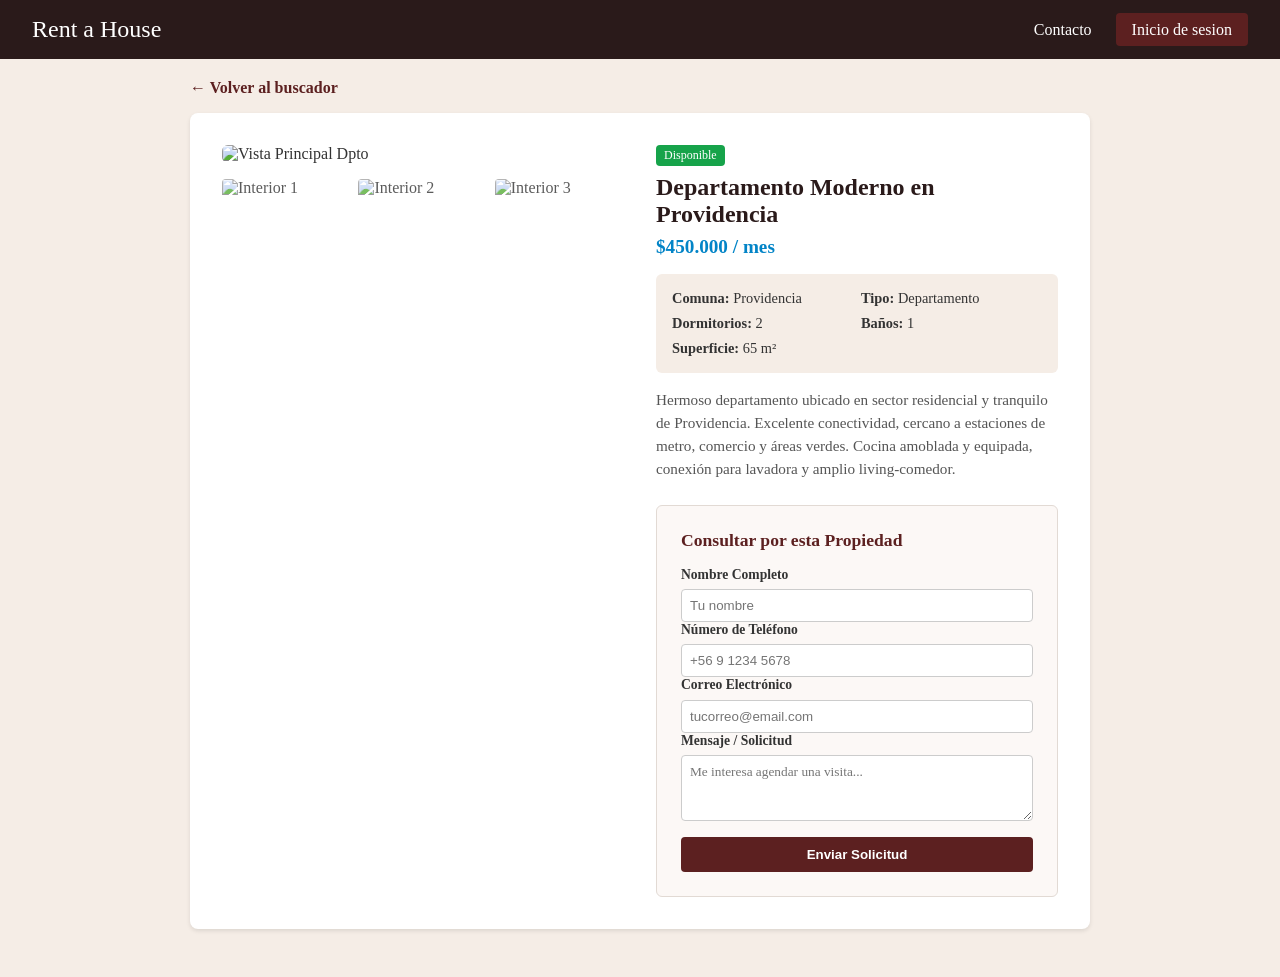
==== detalles.html @ a7f09788 "agregue pagina login y registro de propiedades, implemente script para login" ====
<!DOCTYPE html>
<html>
    <head>
        <meta charset="UTF-8">
        <title>Detalle de Propiedad - Rent a House</title>
        <link rel="stylesheet" href="styles.css">
    </head>
    <body>

    <header>
        <a href="index.html" id="nombre-pag">Rent a House</a>
        <nav id="nav-header">
        <ul>
            <li><a href="#">Contacto</a></li>
            <li><a href="login.html" id="btn-inicio-sesion">Inicio de sesion</a></li>        
        </ul>
        </nav>
    </header>

    <main>
        <section class="contenedor-detalle">
            
            <div style="max-width: 900px; margin: 20px auto 0 auto;">
                <a href="index.html" class="btn-volver">&larr; Volver al buscador</a>
            </div>

            <div class="detalle-grid">            
                <div class="detalle-imagenes">
                    <img src="https://images.unsplash.com/photo-1502672260266-1c1ef2d93688?w=800&auto=format&fit=crop&q=60" alt="Vista Principal Dpto" class="img-principal">
                    <div class="galeria-minaturas">
                        <img src="https://images.unsplash.com/photo-1560448204-e02f11c3d0e2?w=200&auto=format&fit=crop&q=60" alt="Interior 1">
                        <img src="https://images.unsplash.com/photo-1522708323590-d24dbb6b0267?w=200&auto=format&fit=crop&q=60" alt="Interior 2">
                        <img src="https://images.unsplash.com/photo-1545324418-cc1a3fa10c00?w=200&auto=format&fit=crop&q=60" alt="Interior 3">
                    </div>
                </div>

                <div class="detalle-info">
                    <span class="estado-propiedad">Disponible</span>
                    <h2>Departamento Moderno en Providencia</h2>
                    <p class="precio">$450.000 / mes</p>
                    
                    <div class="caracteristicas-clave">
                        <p><strong>Comuna:</strong> Providencia</p>
                        <p><strong>Tipo:</strong> Departamento</p>
                        <p><strong>Dormitorios:</strong> 2</p>
                        <p><strong>Baños:</strong> 1</p>
                        <p><strong>Superficie:</strong> 65 m²</p>
                    </div>

                    <p class="descripcion-propiedad">
                        Hermoso departamento ubicado en sector residencial y tranquilo de Providencia. Excelente conectividad, cercano a estaciones de metro, comercio y áreas verdes. Cocina amoblada y equipada, conexión para lavadora y amplio living-comedor.
                    </p>

                    <div class="contenedor-consulta">
                        <h3>Consultar por esta Propiedad</h3>
                        <form id="form-consulta">
                            <div class="campo">
                                <label for="nombre">Nombre Completo</label>
                                <input type="text" id="nombre" placeholder="Tu nombre" required>
                            </div>
                            
                            <div class="campo">
                                <label for="telefono">Número de Teléfono</label>
                                <input type="tel" id="telefono" placeholder="+56 9 1234 5678" required>
                            </div>

                            <div class="campo">
                                <label for="email">Correo Electrónico</label>
                                <input type="email" id="email" placeholder="tucorreo@email.com" required>
                            </div>
                            <div class="campo">
                                <label for="mensaje">Mensaje / Solicitud</label>
                                <textarea id="mensaje" rows="3" placeholder="Me interesa agendar una visita..."></textarea>
                            </div>
                            <button type="button" id="btn-enviar-consulta">Enviar Solicitud</button>
                        </form>
                    </div>

                </div>

            </div>

        </section>
    </main>
    
    </body>
</html>
---- styles.css ----
* {
    margin: 0;
    padding: 0;
}

body {
    background-color: #f5ede6;
    color: #333333
}

header {
    background-color: #2a1a1a;
    color: #ffffff;
    display: flex;
    align-items: center;
    padding: 16px 32px;
    justify-content: space-between;
}

#nombre-pag {
    color: #ffffff;
    text-decoration: none;
    font-size: 24px;
}

#nav-header ul {
    display: flex;
    list-style: none;
    gap: 24px;
}

#nav-header a {
    color: #ffffff;
    text-decoration: none;
    font-size: 16px;
}

#btn-inicio-sesion {
    background-color: #5c2020;
    padding: 8px 16px;
    border-radius: 4px;
    color: #ffffff;
}

#contenedor-filtros {
    background-color: #5c2020;
    color: #ffffff;
    max-width: 900px;
    margin: 32px auto;
    padding: 24px;
    border-radius: 8px;
}

#form-filtro {
  display: flex;
  gap: 1rem;
  flex-wrap: wrap;
  align-items: flex-end;
}

.campo {
  flex: 1;
  min-width: 140px;
  display: flex;
  flex-direction: column;
}

.campo label {
  font-size: 0.85rem;
  margin-bottom: 0.4rem;
  font-weight: bold;
}

.campo select, 
.campo input {
  padding: 0.5rem;
  border: 1px solid #cccccc;
  border-radius: 4px;
}

#btn-buscar {
    background-color: #963535;
    color: #ffffff;
    border: none;
    padding: 8px 16px;
    border-radius: 4px;
    cursor: pointer;
    font-weight: bold;
}

#btn-buscar:hover {
  background-color: #421616;
}

#titulo-filtro {
    padding: 0 0 10px 0;
    font-size: 20px;
}

.contenedor-catalogo {
  max-width: 900px;
  margin: 0 auto 3rem auto;
}

.grid-propiedades {
  display: grid;
  grid-template-columns: repeat(auto-fill, minmax(260px, 1fr));
  gap: 1.5rem;
  margin-top: 1rem;
}

.info-propiedad {
  background-color: #ffffff;
  border-radius: 8px;
  overflow: hidden;
  box-shadow: 0 2px 4px rgba(0, 0, 0, 0.1);
  display: flex;
  flex-direction: column;
}

.info-propiedad img {
  width: 100%;
  height: 160px;
  object-fit: cover;
}

.contenido-propiedad {
  padding: 1rem;
}

.estado-propiedad {
  display: inline-block;
  padding: 0.2rem 0.5rem;
  background-color: #16a34a;
  color: white;
  font-size: 0.75rem;
  border-radius: 4px;
  margin-bottom: 0.5rem;
}

.precio {
  color: #0284c7;
  font-size: 1.2rem;
  font-weight: bold;
  margin: 0.3rem 0;
}

.btn-detalle {
  display: block;
  text-align: center;
  background-color: #e2e8f0;
  color: #0f172a;
  text-decoration: none;
  padding: 0.5rem;
  border-radius: 4px;
  margin-top: 1rem;
  font-weight: bold;
}

.btn-detalle:hover {
  background-color: #cbd5e1;
}

.paginacion{
  display: flex;
  justify-content: center;
  align-items: center;
  gap: 1rem;
  margin-top: 2.5rem;
  width: 100%;
  flex-wrap: wrap;
}

.btn-paginacion{
  background-color: #5c2020;
  color: #ffffff;
  border: none;
  padding: 8px 14px;
  border-radius: 4px;
  cursor: pointer;
  font-weight: bold;
  font-size: 0.9rem;
}

.btn-paginacion:hover:not(:disabled){
  background-color: #421616;
}

.btn-paginacion:disabled{
  background-color: #cccccc;
  color: #666;
  cursor: not-allowed;
}

.texto-paginacion{
  font-weight: bold;
  color: #333333;
  font-size: 0.95rem;
  padding: 0 0.5rem;
}

.contenedor-detalle {
    max-width: 900px;
    margin: 0 auto 3rem auto;
    padding: 0 1rem;
}

.btn-volver {
    display: inline-block;
    color: #5c2020;
    text-decoration: none;
    font-weight: bold;
    margin-bottom: 1rem;
}

.btn-volver:hover {
    text-decoration: underline;
}

.detalle-grid {
    display: grid;
    grid-template-columns: 1fr 1fr;
    gap: 2rem;
    background-color: #ffffff;
    padding: 2rem;
    border-radius: 8px;
    box-shadow: 0 2px 4px rgba(0, 0, 0, 0.1);
}

@media (max-width: 768px) {
    .detalle-grid {
        grid-template-columns: 1fr;
    }
}

.detalle-imagenes .img-principal {
    width: 100%;
    height: 300px;
    object-fit: cover;
    border-radius: 6px;
    margin-bottom: 1rem;
}

.galeria-minaturas {
    display: flex;
    gap: 0.5rem;
}

.galeria-minaturas img {
    width: calc(33.333% - 0.35rem);
    height: 70px;
    object-fit: cover;
    border-radius: 4px;
    cursor: pointer;
    opacity: 0.8;
    transition: opacity 0.2s;
}

.galeria-minaturas img:hover {
    opacity: 1;
}

.detalle-info h2 {
    font-size: 1.5rem;
    margin-bottom: 0.5rem;
    color: #2a1a1a;
}

.caracteristicas-clave {
    margin: 1rem 0;
    display: grid;
    grid-template-columns: 1fr 1fr;
    gap: 0.5rem;
    background-color: #f5ede6;
    padding: 1rem;
    border-radius: 6px;
    font-size: 0.9rem;
}

.descripcion-propiedad {
    font-size: 0.95rem;
    line-height: 1.5;
    color: #555555;
    margin-bottom: 1.5rem;
}

.contenedor-consulta {
    background-color: #fcf8f6;
    padding: 1.5rem;
    border-radius: 6px;
    border: 1px solid #e2dad4;
}

.contenedor-consulta h3 {
    font-size: 1.1rem;
    margin-bottom: 1rem;
    color: #5c2020;
}

.contenedor-consulta textarea {
    padding: 0.5rem;
    border: 1px solid #cccccc;
    border-radius: 4px;
    font-family: inherit;
    resize: vertical;
}

#btn-enviar-consulta {
    background-color: #5c2020;
    color: #ffffff;
    border: none;
    padding: 10px 16px;
    border-radius: 4px;
    cursor: pointer;
    font-weight: bold;
    width: 100%;
    margin-top: 1rem;
}

#btn-enviar-consulta:hover {
    background-color: #421616;
}


#contenedor-login {
    max-width: 450px;
    margin: 60px auto;
    padding: 0 1rem;
}

.caja-login {
    background-color: #ffffff;
    padding: 2.5rem;
    border-radius: 8px;
    box-shadow: 0 4px 8px rgba(0, 0, 0, 0.1);
}

.caja-login h2 {
    color: #2a1a1a;
    font-size: 1.8rem;
    margin-bottom: 0.3rem;
    text-align: center;
}

.subtitulo-login {
    font-size: 0.85rem;
    color: #666666;
    text-align: center;
    margin-bottom: 1.5rem;
}

#form-login {
    display: flex;
    flex-direction: column;
    gap: 1.2rem;
}

#form-login .campo {
    width: 100%;
}

#btn-ingresar {
    background-color: #5c2020;
    color: #ffffff;
    border: none;
    padding: 10px;
    border-radius: 4px;
    cursor: pointer;
    font-weight: bold;
    font-size: 1rem;
    margin-top: 0.5px;
}

#btn-ingresar:hover {
    background-color: #421616;
}

.enlaces-login {
    margin-top: 1.5rem;
    text-align: center;
}

.enlaces-login a {
    color: #5c2020;
    text-decoration: none;
    font-size: 0.9rem;
    font-weight: bold;
}

.enlaces-login a:hover {
    text-decoration: underline;
}
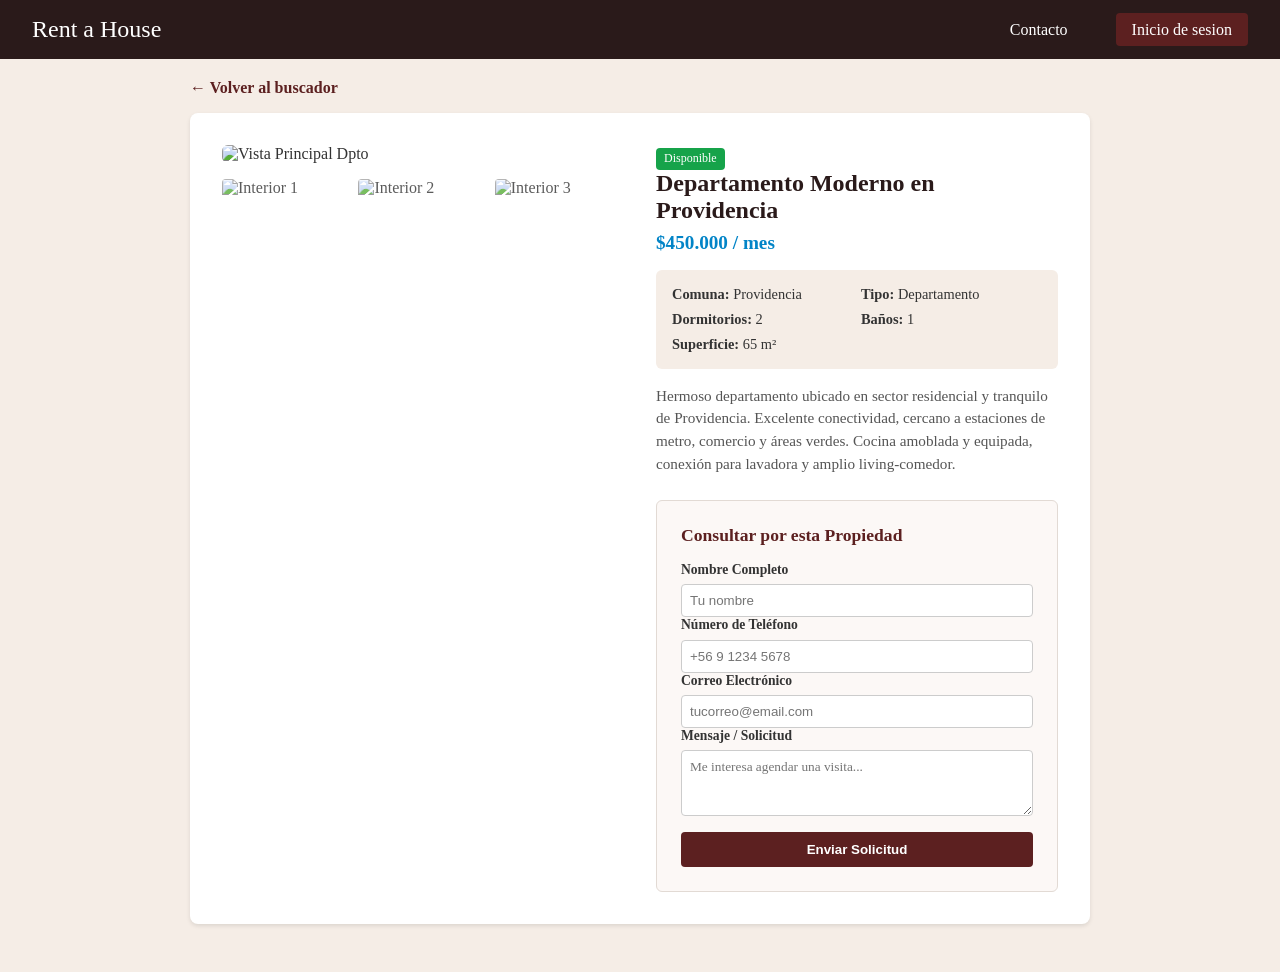
==== commit 9bcfa41d: "agregue validacion en detalles, arregle un problema en index" ====
--- a/detalles.html
+++ b/detalles.html
@@ -10,10 +10,12 @@
     <header>
         <a href="index.html" id="nombre-pag">Rent a House</a>
         <nav id="nav-header">
-        <ul>
-            <li><a href="#">Contacto</a></li>
-            <li><a href="login.html" id="btn-inicio-sesion">Inicio de sesion</a></li>        
-        </ul>
+            <ul>
+                <li><a href="#">Contacto</a></li>
+                <li><a href="registro.html" id="item-registro" style="display: none;">Registro</a></li>
+                <li id="item-usuario" style="display: none;"> <span id="texto-usuario"></span></li>
+                <li><a href="login.html" id="btn-inicio-sesion">Inicio de sesion</a></li>
+            </ul>
         </nav>
     </header>
 
@@ -61,7 +63,7 @@
                             
                             <div class="campo">
                                 <label for="telefono">Número de Teléfono</label>
-                                <input type="tel" id="telefono" placeholder="+56 9 1234 5678" required>
+                                <input type="tel" id="telefono" placeholder="+56 9 1234 5678" minlength="12" maxlength="12" required>
                             </div>
 
                             <div class="campo">
@@ -72,7 +74,7 @@
                                 <label for="mensaje">Mensaje / Solicitud</label>
                                 <textarea id="mensaje" rows="3" placeholder="Me interesa agendar una visita..."></textarea>
                             </div>
-                            <button type="button" id="btn-enviar-consulta">Enviar Solicitud</button>
+                            <button type="submit" id="btn-enviar-consulta">Enviar Solicitud</button>
                         </form>
                     </div>
 
@@ -82,6 +84,6 @@
 
         </section>
     </main>
-    
+    <script src="detalles_script.js" ></script>
     </body>
 </html>
--- a/styles.css
+++ b/styles.css
@@ -33,6 +33,13 @@
     color: #ffffff;
     text-decoration: none;
     font-size: 16px;
+}
+
+#item-usuario {
+    display: none;
+    align-self: center;
+    color: #f5ede6;
+    font-size: 0.9rem;
 }
 
 #btn-inicio-sesion {
@@ -77,6 +84,21 @@
   border: 1px solid #cccccc;
   border-radius: 4px;
 }
+
+#btn-reset {
+    background-color: #6b7280; /* Gris oscuro */
+    color: #ffffff;
+    border: none;
+    padding: 8px 16px;
+    border-radius: 4px;
+    cursor: pointer;
+    font-weight: bold;
+}
+
+#btn-reset:hover {
+    background-color: #4b5563;
+}
+
 
 #btn-buscar {
     background-color: #963535;
@@ -125,36 +147,54 @@
 }
 
 .contenido-propiedad {
-  padding: 1rem;
+    padding: 1rem;
+    display: flex;
+    flex-direction: column;
+    gap: 0.35rem;
+}
+
+.comuna-propiedad {
+    font-size: 0.9rem;
+    color: #666666;
+    font-weight: 500;
+}
+
+.direccion-propiedad {
+    font-size: 0.85rem;
+    color: #555555;
+    font-style: italic;
+    margin-bottom: 0.2rem;
+}
+
+.precio {
+    color: #0284c7;
+    font-size: 1.2rem;
+    font-weight: bold;
+    margin: 0;
 }
 
 .estado-propiedad {
-  display: inline-block;
-  padding: 0.2rem 0.5rem;
-  background-color: #16a34a;
-  color: white;
-  font-size: 0.75rem;
-  border-radius: 4px;
-  margin-bottom: 0.5rem;
-}
-
-.precio {
-  color: #0284c7;
-  font-size: 1.2rem;
-  font-weight: bold;
-  margin: 0.3rem 0;
+    display: inline-block;
+    width: fit-content;
+    padding: 0.2rem 0.5rem;
+    background-color: #16a34a;
+    color: white;
+    font-size: 0.75rem;
+    border-radius: 4px;
+    margin-top: 0.2rem;
+    margin-bottom: 0;
 }
 
 .btn-detalle {
-  display: block;
-  text-align: center;
-  background-color: #e2e8f0;
-  color: #0f172a;
-  text-decoration: none;
-  padding: 0.5rem;
-  border-radius: 4px;
-  margin-top: 1rem;
-  font-weight: bold;
+    display: block;
+    text-align: center;
+    background-color: #e2e8f0;
+    color: #0f172a;
+    text-decoration: none;
+    padding: 0.5rem;
+    border-radius: 4px;
+    margin-top: 0.6rem;
+    font-weight: bold;
 }
 
 .btn-detalle:hover {
@@ -389,4 +429,79 @@
 
 .enlaces-login a:hover {
     text-decoration: underline;
+}
+
+#contenedor-pend {
+    max-width: 500px;
+    margin: 3rem auto;
+    background-color: #ffffff;
+    border-left: 5px solid #5c2020;
+    border-radius: 8px;
+    padding: 2rem;
+    text-align: center;
+    box-shadow: 0 4px 8px rgba(0, 0, 0, 0.1);
+}
+
+#contenedor-pend h2 {
+    color: #2a1a1a;
+    margin-bottom: 0.5rem;
+}
+
+#contenedor-pend p {
+    color: #5c4c4c;
+}
+
+.cabecera-registradas {
+    display: flex;
+    justify-content: space-between;
+    align-items: center;
+    flex-wrap: wrap;
+    gap: 1rem;
+    margin-bottom: 2rem;
+}
+
+.datos-administracion {
+    list-style: none;
+    padding: 0;
+    margin: 1rem 0 0 0;
+    font-size: 0.9rem;
+    color: #4a4a4a;
+    border-top: 1px solid #ddd;
+    padding-top: 0.8rem;
+}
+
+.datos-administracion li {
+    margin-bottom: 0.5rem;
+}
+
+.txt-exito {
+    color: #155724;
+    font-weight: bold;
+}
+
+.txt-peligro {
+    color: #721c24;
+    font-weight: bold;
+}
+
+.estado-mantencion {
+    background-color: #856404;
+    color: #fffefa;
+}
+
+#titulo-propiedades-gestor {
+    padding: 30px 0 0 0;
+}
+
+.btn-detalle-propiedades {
+    display: inline-block;
+    text-align: center;
+    background-color: #5c2020;
+    color: #ffffff;
+    text-decoration: none;
+    padding: 0.5rem 1rem;
+    margin-top: 30px;
+    border-radius: 4px;
+    font-weight: bold;
+    
 }
